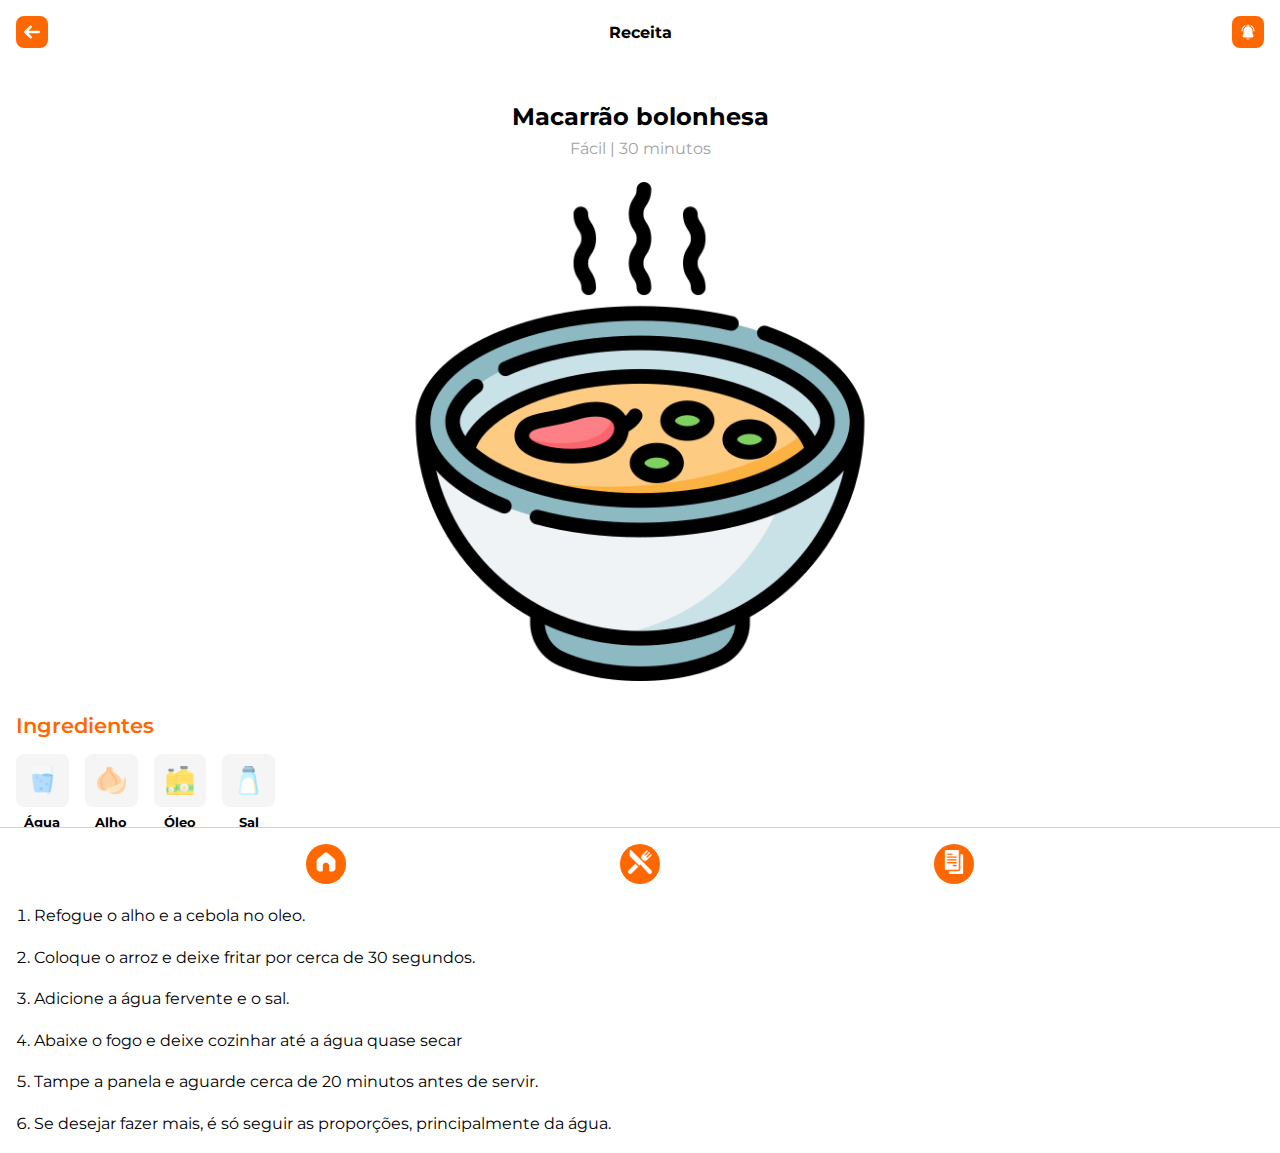
==== detalhe-receita.html @ c6bbd896 "chore: adicionando detalhe receita e ajustes formataçao css" ====
<!DOCTYPE html>
<html lang="en">

<head>
  <meta charset="UTF-8">
  <meta name="viewport" content="width=device-width, initial-scale=1.0">

  <link rel="icon" type="image/png" sizes="32x32" href="./images/favicon-32x32.png">
  <link rel="stylesheet" href="./css/base.css">
  <link rel="stylesheet" href="./css/menu.css">
  <link rel="stylesheet" href="./css/detalhe-receita.css">

  <title>Frontend Mentor | FAQ Accordion Card</title>

</head>

<body>
  <main class="main main--tela">

    <nav class="menu__superior">
      <header class="menu__superior__header">
        <a href="./home.html" class="superior__header__link">
          <img src="./images/icones/seta-esquerda.png" alt="" class="header__link__image">
        </a>

        <h2 class="superior__header__titulo">Receita</h2>

        <a href="" class="superior__header__link">
          <img src="./images/icones/menu-superior-sino.png" alt="" class="header__link__image">
        </a>
      </header>
    </nav>

    <section class="main__receita">
      <header class="main__receita__header">
        <h2 class="receita__header__titulo">Macarrão bolonhesa</h2>
        <p class="receita__header__descricao">Fácil | 30 minutos</p>
        <img src="./images/alimentos/macarrao.png" class="receita__header__icone" alt="">
      </header>

      <div class="main__receita__ingredientes">
        <h3 class="receita__ingredientes__titulo receita__titulo">Ingredientes</h3>

        <div class="receita__ingredientes__container">
          <div class="ingredientes__container__item">
            <div class="container__item__caixa">
              <img src="./images/ingredientes/copo-de-agua.png" class="item__caixa__imagem" alt="">
            </div>
            <p class="container__item__descricao">água</p>
          </div>

          <div class="ingredientes__container__item">
            <div class="container__item__caixa">
              <img src="./images/ingredientes/alho.png" class="item__caixa__imagem" alt="">
            </div>
            <p class="container__item__descricao">alho</p>
          </div>

          <div class="ingredientes__container__item">
            <div class="container__item__caixa">
              <img src="./images/ingredientes/oleo.png" class="item__caixa__imagem" alt="">
            </div>
            <p class="container__item__descricao">óleo</p>
          </div>

          <div class="ingredientes__container__item">
            <div class="container__item__caixa">
              <img src="./images/ingredientes/sal.png" class="item__caixa__imagem" alt="">
            </div>
            <p class="container__item__descricao">sal</p>
          </div>
        </div>

      </div>

      <div class="receita__ingredientes__modo-preparo">
        <h3 class="ingredientes__modo-preparo__titulo receita__titulo">Modo de preparo</h3>

        <ul class="ingredientes__modo-preparo__lista">
          <li class="modo-preparo__lista__itens">Refogue o alho e a cebola no oleo.</li>
          <li class="modo-preparo__lista__itens">Coloque o arroz e deixe fritar por cerca de 30 segundos.</li>
          <li class="modo-preparo__lista__itens">Adicione a água fervente e o sal.</li>
          <li class="modo-preparo__lista__itens">Abaixe o fogo e deixe cozinhar até a água quase secar</li>
          <li class="modo-preparo__lista__itens">Tampe a panela e aguarde cerca de 20 minutos antes de servir.</li>
          <li class="modo-preparo__lista__itens">Se desejar fazer mais, é só seguir as proporções, principalmente da
            água.</li>
        </ul>
      </div>

    </section>

    <nav class="menu">
      <ul class="menu__lista">
        <li class="menu__lista__item">
          <a href="" class="lista__item__link"><img src="./images/icones/menu-home.png" class="item__link__image"
              alt=""></a>
        </li>
        <li class="menu__lista__item">
          <a href="" class="lista__item__link"><img src="./images/icones/menu-receitas.png" class="item__link__image"
              alt=""></a>
        </li>
        <li class="menu__lista__item">
          <a href="" class="lista__item__link"><img src="./images/icones/menu-relatorio.png" class="item__link__image"
              alt=""></a>
        </li>
      </ul>
    </nav>
  </main>

</body>

</html>
---- css/base.css ----
@import url("https://fonts.googleapis.com/css2?family=Montserrat:wght@400;600&display=swap");

:root {
    --cor-borda-input: #f0f0f0;
    --cor-botao-primario: #ffffff;
    --cor-botao-secundario: #6d6d6d;
    --cor-descricao: #a3a3a3;
    --cor-menu-link: #ffffff;
    --cor-card: #ffffff;
    --cor-card-secundario: #242424;
    --cor-titulo: #242424;
    --cor-input: #d2d2d2;
    --cor-section: #ffffff;
    --background-card-secundario: #ffffff;
    --background-card: #ff6801;
    --background-botao-primario: #ff6801;
    --background-menu-link: #ff6801;
    --background-section: #ff6801;
    --background-ingrediente-item: #f5f5f5;
    --background-botao-secundario: #ffffff;
    --box-shadow-botao-secundario: rgba(60, 64, 67, 0.3) 0px 1px 2px 0px, rgba(60, 64, 67, 0.15) 0px 1px 3px 1px;
    --borda-divisao: #d2d2d2;
    --fonte-family-montserrat: "Montserrat", sans-serif;
}

* {
    box-sizing: border-box;
    padding: 0;
    margin: 0;
}

html,
body {
    width: 100%;
    height: 100%;
    font-size: 16px;
    font-family: var(--fonte-family-montserrat);
}

h1,
h3 {
    color: var(--cor-titulo);
}

a {
    text-decoration: none;
    color: inherit;
}

button {
    cursor: pointer;
}

button,
input {
    border: none;
}

fieldset {
    border: none;
}

img {
    max-width: 100%;
}

figure {
    margin-block: 0;
    margin-inline: 0;
}

ul {
    list-style: none;
}

.main {
    width: 100%;
    height: 100%;
    display: flex;
}

body .main--tela {
    padding-top: 4.375rem;
    padding-bottom: 4.688rem;
}

.label {
    padding-left: 0.5rem;
}

.label,
.input,
.input::placeholder {
    font-size: 0.8rem;
}

.input {
    padding: 1rem 2rem;
    border-radius: 3rem;
    border: var(--cor-borda-input) 1px solid;
}

.input,
.input::placeholder {
    color: var(--cor-input);
    font-family: var(--fonte-family-montserrat);
}

.botao {
    padding: 0.65rem 2rem;
    font-family: var(--fonte-family-montserrat);
    font-weight: bold;
    font-size: 1.1rem;
    border: none;
    border-radius: 3rem;
}

.botao--primario {
    background-color: var(--background-botao-primario);
    color: var(--cor-botao-primario);
}

.botao--secundario {
    background-color: var(--background-botao-secundario);
    color: var(--cor-botao-secundario);
    box-shadow: var(--box-shadow-botao-secundario);
}

.botao--icone {
    width: 1.3rem;
    height: 1.3rem;
}
---- css/menu.css ----
.menu__superior {
    width: 100%;
    padding: 1rem;
    position: fixed;
    top: 0;
    left: 0;
    z-index: 2;
    background-color: #ffffff;
}

.menu__superior__header {
    width: 100%;
    display: flex;
    justify-content: space-between;
    align-items: center;
}

.superior__header__link {
    display: inline-flex;
    width: 2rem;
    height: 2rem;
    justify-content: center;
    align-items: center;
    border-radius: .5rem;
    color: var(--cor-menu-link);
    background-color: var(--background-menu-link);
}

.header__link__image {
    width: 1rem;
    height: 1rem;
}

.superior__header__titulo {
    font-size: 1rem;
}

.menu {
    width: 100%;
    margin: 0 auto;
    padding: 1rem 2rem;
    border-top: var(--borda-divisao) 1px solid;
    position: fixed;
    bottom: 0;
    left: 50%;
    transform: translateX(-50%);
    z-index: 2;
    background-color: #ffffff;
}

.menu__lista {
    width: 100%;
    display: flex;
    justify-content: space-evenly;
}

.menu__lista__item {
    width: 2.5rem;
    height: 2.5rem;
    display: grid;
    place-content: center;
    border-radius: 6rem;
    color: var(--cor-menu-link);
    background-color: var(--background-menu-link);
}

.item__link__image {
    width: 1.5rem;
    height: 1.5rem;
}
---- css/detalhe-receita.css ----
.main__receita {
    width: 100%;
    padding: 2rem 1rem;
    display: grid;
    gap: 1rem;
}

.main__receita__header {
    width: 100%;
    display: grid;
    text-align: center;
}

.receita__titulo {
    font-size: 1.3rem;
    font-weight: 600;
    color: #ff6801;
}

.receita__header__descricao {
    display: inline-block;
    margin: 0.5rem auto;
    font-size: 1rem;
    color: var(--cor-descricao);
}

.receita__header__icone {
    width: 40%;
    margin: 1rem auto;
}

.ingredientes__ingrediente__imagem {
    width: 10%;
}

.main__receita__ingredientes {
    display: grid;
    gap: 1rem;
}

.receita__ingredientes__container {
    display: flex;
    min-width: 100%;
    align-items: center;
    gap: 1rem;
    overflow-x: scroll;
}

.ingredientes__container__item {
    display: flex;
    flex-direction: column;
    align-items: center;
    gap: 0.5rem;
}

.container__item__caixa {
    display: inline-flex;
    width: 3.3rem;
    height: 3.3rem;
    align-items: center;
    justify-content: center;
    border-radius: 0.5rem;
    background-color: var(--background-ingrediente-item);
}

.item__caixa__imagem {
    width: 55%;
}

.container__item__descricao {
    max-width: 5rem;
    font-size: 0.8rem;
    font-weight: bold;
    text-transform: capitalize;
    text-align: center;
    overflow-wrap: break-word;
}

.receita__ingredientes__modo-preparo {
    margin-top: 1rem;
    padding-bottom: 1rem;
    display: grid;
    gap: 1rem;
}

.ingredientes__modo-preparo__lista {
    display: grid;
    gap: 1rem;
    list-style-type: decimal;
    list-style-position: inside;
}

.modo-preparo__lista__itens {
    line-height: 1.6rem;
    font-size: 1rem;
}
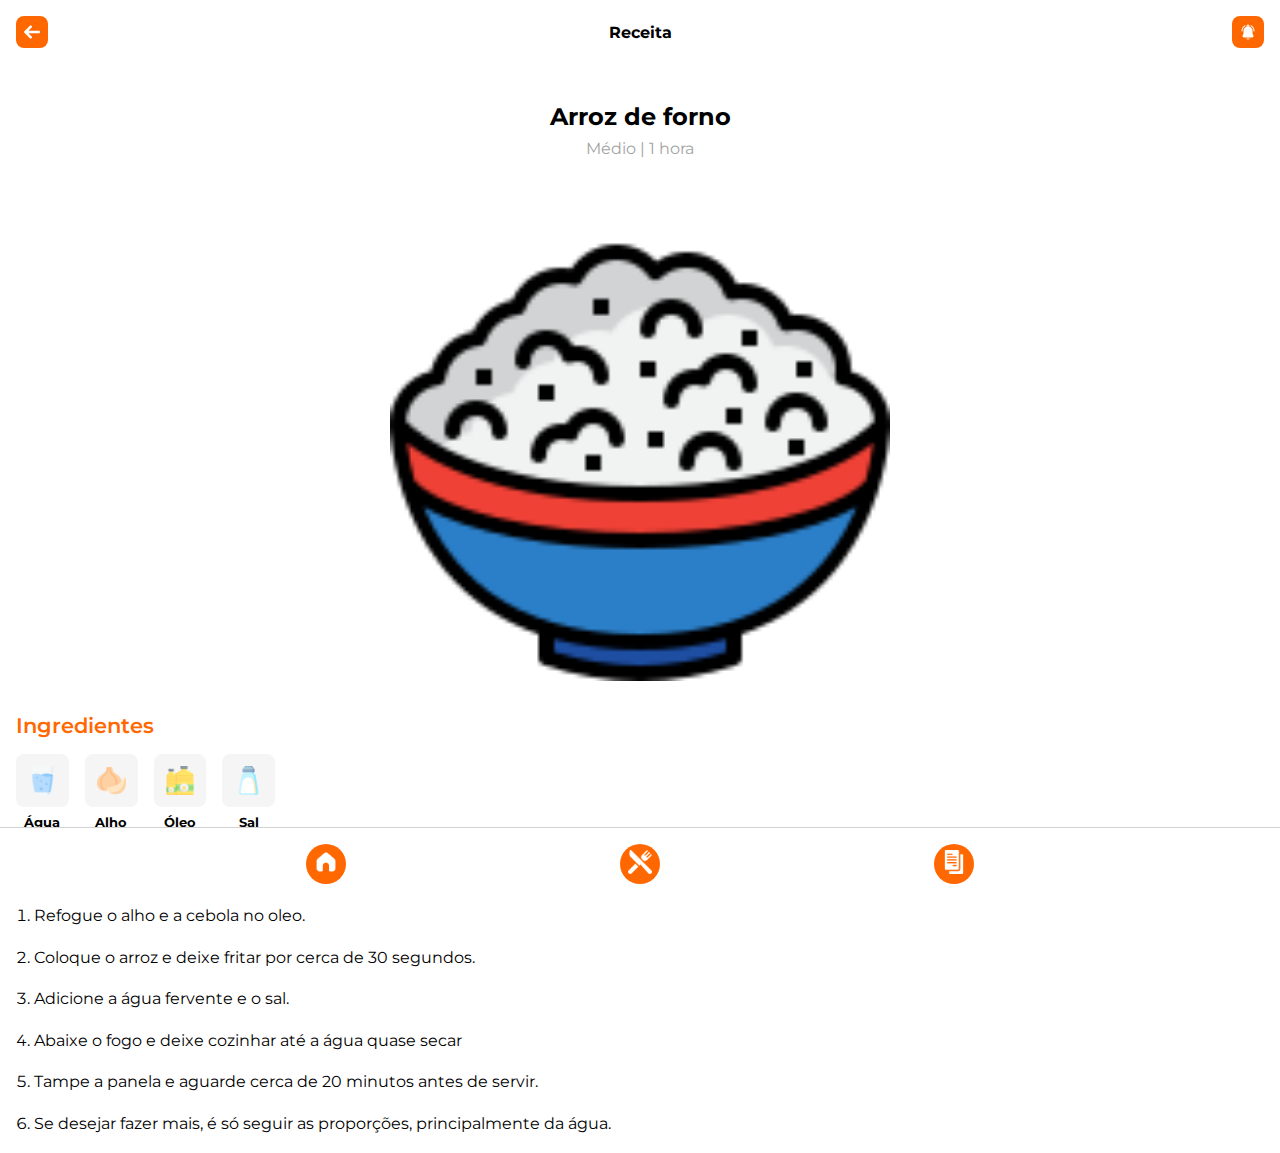
==== commit fba22ce8: "chore: adicionando tela de receitas" ====
--- a/detalhe-receita.html
+++ b/detalhe-receita.html
@@ -10,7 +10,7 @@
   <link rel="stylesheet" href="./css/menu.css">
   <link rel="stylesheet" href="./css/detalhe-receita.css">
 
-  <title>Frontend Mentor | FAQ Accordion Card</title>
+  <title>Fresh List</title>
 
 </head>
 
@@ -33,9 +33,9 @@
 
     <section class="main__receita">
       <header class="main__receita__header">
-        <h2 class="receita__header__titulo">Macarrão bolonhesa</h2>
-        <p class="receita__header__descricao">Fácil | 30 minutos</p>
-        <img src="./images/alimentos/macarrao.png" class="receita__header__icone" alt="">
+        <h2 class="receita__header__titulo">Arroz de forno</h2>
+        <p class="receita__header__descricao">Médio | 1 hora</p>
+        <img src="./images/alimentos/arroz.png" class="receita__header__icone" alt="">
       </header>
 
       <div class="main__receita__ingredientes">
@@ -92,11 +92,11 @@
     <nav class="menu">
       <ul class="menu__lista">
         <li class="menu__lista__item">
-          <a href="" class="lista__item__link"><img src="./images/icones/menu-home.png" class="item__link__image"
+        <a href="./home.html" class="lista__item__link"><img src="./images/icones/menu-home.png" class="item__link__image"
               alt=""></a>
         </li>
         <li class="menu__lista__item">
-          <a href="" class="lista__item__link"><img src="./images/icones/menu-receitas.png" class="item__link__image"
+          <a href="./receitas.html" class="lista__item__link"><img src="./images/icones/menu-receitas.png" class="item__link__image"
               alt=""></a>
         </li>
         <li class="menu__lista__item">
--- a/css/base.css
+++ b/css/base.css
@@ -11,6 +11,7 @@
     --cor-titulo: #242424;
     --cor-input: #d2d2d2;
     --cor-section: #ffffff;
+    --cor-vencimento-alimento: #ff6801;
     --background-card-secundario: #ffffff;
     --background-card: #ff6801;
     --background-botao-primario: #ff6801;
@@ -130,3 +131,45 @@
     width: 1.3rem;
     height: 1.3rem;
 }
+
+.card {
+    width: 100%;
+    padding: 1rem;
+    display: flex;
+    align-items: center;
+    gap: 1rem;
+    border-radius: 1rem;
+    box-shadow: var(--box-shadow-botao-secundario);
+    background-color: var(--background-card-secundario);
+}
+
+.card__image {
+    width: 3rem;
+    height: 3rem;
+}
+
+.card__conteudo {
+    line-height: 1.2rem;
+    flex-grow: 3;
+}
+
+.card__conteudo__titulo {
+    font-size: 0.9rem;
+}
+
+.card__conteudo__descricao {
+    font-size: 0.8rem;
+}
+
+.card__link {
+    display: grid;
+    place-items: center;
+    width: 2.5rem;
+    height: 2.5rem;
+    box-shadow: var(--box-shadow-botao-secundario);
+    border-radius: 0.4rem;
+}
+
+.card__link__image {
+    width: 55%;
+} 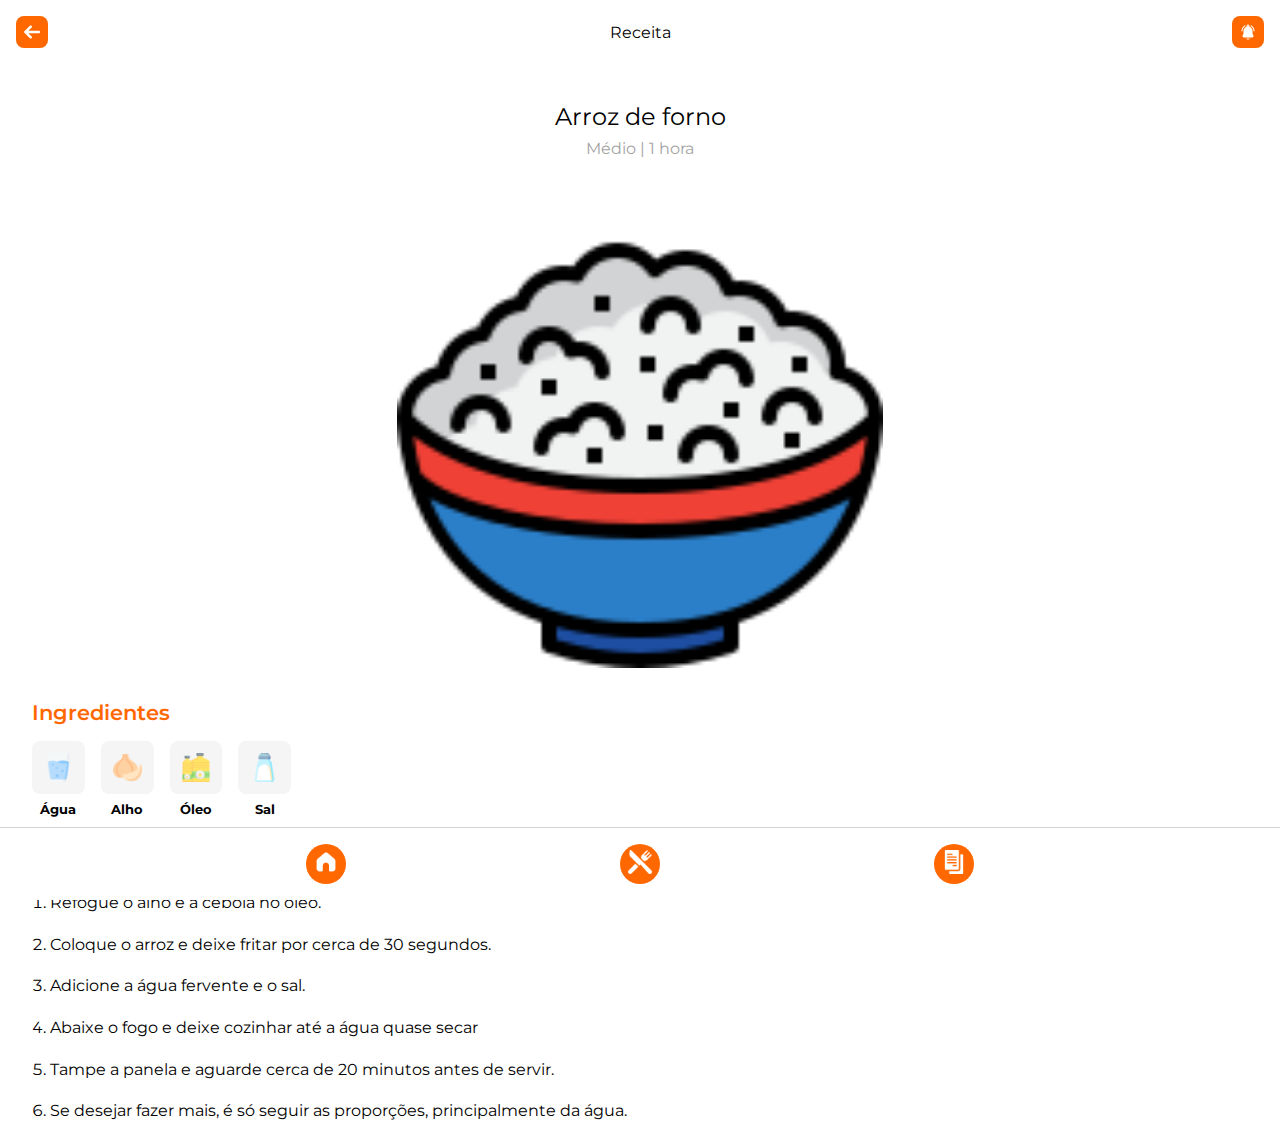
==== commit 0c3d0d0c: "chore: adicionando tela de relatório" ====
--- a/detalhe-receita.html
+++ b/detalhe-receita.html
@@ -25,7 +25,7 @@
 
         <h2 class="superior__header__titulo">Receita</h2>
 
-        <a href="" class="superior__header__link">
+    <a href="./notificacao.html" class="superior__header__link">
           <img src="./images/icones/menu-superior-sino.png" alt="" class="header__link__image">
         </a>
       </header>
@@ -100,7 +100,7 @@
               alt=""></a>
         </li>
         <li class="menu__lista__item">
-          <a href="" class="lista__item__link"><img src="./images/icones/menu-relatorio.png" class="item__link__image"
+               <a href="./relatorio.html" class="lista__item__link"><img src="./images/icones/menu-relatorio.png" class="item__link__image"
               alt=""></a>
         </li>
       </ul>
--- a/css/base.css
+++ b/css/base.css
@@ -1,4 +1,4 @@
-@import url("https://fonts.googleapis.com/css2?family=Montserrat:wght@400;600&display=swap");
+@import url("https://fonts.googleapis.com/css2?family=Montserrat:wght@400;500;600;700;800&display=swap");
 
 :root {
     --cor-borda-input: #f0f0f0;
@@ -11,16 +11,33 @@
     --cor-titulo: #242424;
     --cor-input: #d2d2d2;
     --cor-section: #ffffff;
+    --cor-item-notificao--selecionado: #ffffff;
     --cor-vencimento-alimento: #ff6801;
+    --cor-quantidade-alimento: #ff6801;
+    --cor-card-alerta: #ffffff;
+    --cor-card-ok: #ffffff;
+    --cor-card-erro: #ffffff;
+    --cord-card-relatorio: #ffffff;
+    --background-card-alerta: #ffb603;
+    --background-card-ok: #73b437;
+    --background-card-relatorio: #ff6801;
+    --background-card-erro: #d96f78;
     --background-card-secundario: #ffffff;
     --background-card: #ff6801;
     --background-botao-primario: #ff6801;
     --background-menu-link: #ff6801;
     --background-section: #ff6801;
+    --background-select-input: #ff6801;
     --background-ingrediente-item: #f5f5f5;
     --background-botao-secundario: #ffffff;
+    --background-item-notificacao--selecionado: #ff6801;
+    --background-item-notificacao: #ffffff;
     --box-shadow-botao-secundario: rgba(60, 64, 67, 0.3) 0px 1px 2px 0px, rgba(60, 64, 67, 0.15) 0px 1px 3px 1px;
+    --box-notificacao: rgba(60, 64, 67, 0.3) 0px 1px 2px 0px, rgba(60, 64, 67, 0.15) 0px 1px 3px 1px;
+    --box-card: rgba(60, 64, 67, 0.3) 0px 1px 2px 0px, rgba(60, 64, 67, 0.15) 0px 1px 3px 1px;
     --borda-divisao: #d2d2d2;
+    --borda-total-itens: #d2d2d2;
+    --borda-select: #ff6801;
     --fonte-family-montserrat: "Montserrat", sans-serif;
 }
 
@@ -38,9 +55,15 @@
     font-family: var(--fonte-family-montserrat);
 }
 
+h1 {
+    color: var(--cor-titulo);
+}
+
 h1,
-h3 {
-    color: var(--cor-titulo);
+h2,
+h3,
+h4 {
+    font-weight: inherit;
 }
 
 a {
@@ -81,6 +104,7 @@
 }
 
 body .main--tela {
+    padding: 1rem;
     padding-top: 4.375rem;
     padding-bottom: 4.688rem;
 }
@@ -172,4 +196,4 @@
 
 .card__link__image {
     width: 55%;
-} +}
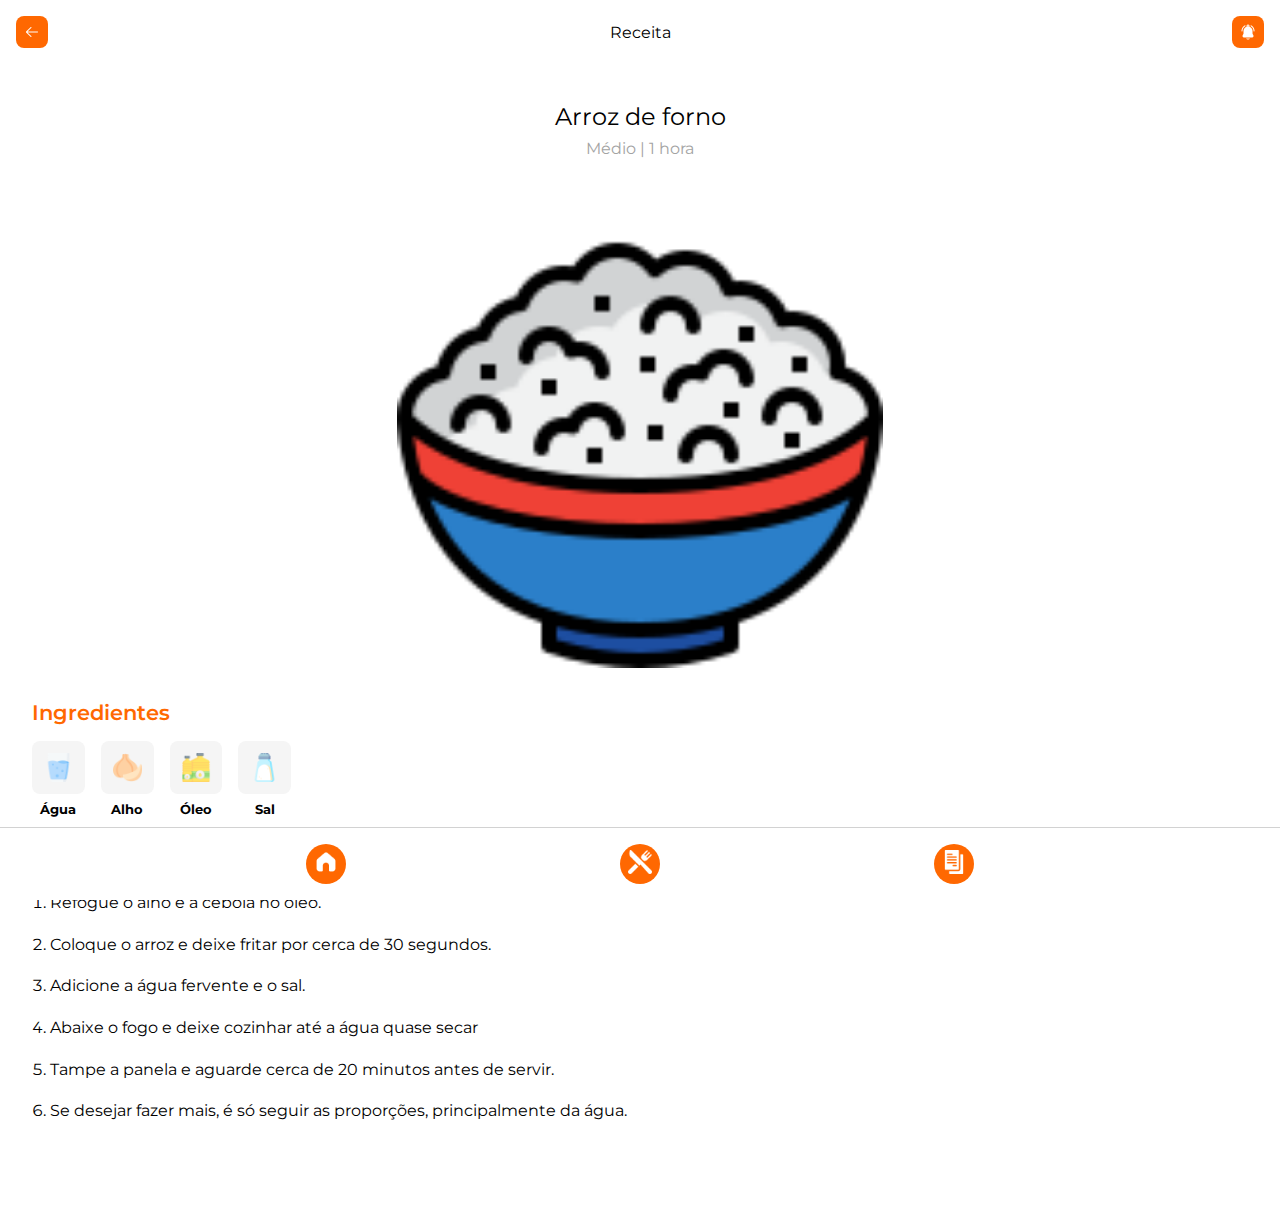
==== commit 1c7211c6: "chore: refatoração" ====
--- a/detalhe-receita.html
+++ b/detalhe-receita.html
@@ -31,7 +31,7 @@
       </header>
     </nav>
 
-    <section class="main__receita">
+    <section class="main__detalhe-receita">
       <header class="main__receita__header">
         <h2 class="receita__header__titulo">Arroz de forno</h2>
         <p class="receita__header__descricao">Médio | 1 hora</p>
--- a/css/base.css
+++ b/css/base.css
@@ -1,43 +1,19 @@
 @import url("https://fonts.googleapis.com/css2?family=Montserrat:wght@400;500;600;700;800&display=swap");
 
 :root {
+    --cor-primaria: #ff6801;
+    --cor-secundaria: #ffffff;
+    --cor-terciaria: #d2d2d2;
+    --cor-preto-padrao: #242424;
     --cor-borda-input: #f0f0f0;
-    --cor-botao-primario: #ffffff;
     --cor-botao-secundario: #6d6d6d;
     --cor-descricao: #a3a3a3;
-    --cor-menu-link: #ffffff;
-    --cor-card: #ffffff;
-    --cor-card-secundario: #242424;
-    --cor-titulo: #242424;
-    --cor-input: #d2d2d2;
-    --cor-section: #ffffff;
-    --cor-item-notificao--selecionado: #ffffff;
-    --cor-vencimento-alimento: #ff6801;
-    --cor-quantidade-alimento: #ff6801;
-    --cor-card-alerta: #ffffff;
-    --cor-card-ok: #ffffff;
-    --cor-card-erro: #ffffff;
-    --cord-card-relatorio: #ffffff;
     --background-card-alerta: #ffb603;
     --background-card-ok: #73b437;
-    --background-card-relatorio: #ff6801;
     --background-card-erro: #d96f78;
-    --background-card-secundario: #ffffff;
-    --background-card: #ff6801;
-    --background-botao-primario: #ff6801;
-    --background-menu-link: #ff6801;
-    --background-section: #ff6801;
-    --background-select-input: #ff6801;
     --background-ingrediente-item: #f5f5f5;
-    --background-botao-secundario: #ffffff;
-    --background-item-notificacao--selecionado: #ff6801;
-    --background-item-notificacao: #ffffff;
-    --box-shadow-botao-secundario: rgba(60, 64, 67, 0.3) 0px 1px 2px 0px, rgba(60, 64, 67, 0.15) 0px 1px 3px 1px;
-    --box-notificacao: rgba(60, 64, 67, 0.3) 0px 1px 2px 0px, rgba(60, 64, 67, 0.15) 0px 1px 3px 1px;
+    --box-shadow-padrao: rgba(60, 64, 67, 0.3) 0px 1px 2px 0px, rgba(60, 64, 67, 0.15) 0px 1px 3px 1px;
     --box-card: rgba(60, 64, 67, 0.3) 0px 1px 2px 0px, rgba(60, 64, 67, 0.15) 0px 1px 3px 1px;
-    --borda-divisao: #d2d2d2;
-    --borda-total-itens: #d2d2d2;
-    --borda-select: #ff6801;
     --fonte-family-montserrat: "Montserrat", sans-serif;
 }
 
@@ -50,13 +26,13 @@
 html,
 body {
     width: 100%;
-    height: 100%;
+    min-height: 100%;
     font-size: 16px;
     font-family: var(--fonte-family-montserrat);
 }
 
 h1 {
-    color: var(--cor-titulo);
+    color: var(--cor-preto-padrao);
 }
 
 h1,
@@ -127,8 +103,22 @@
 
 .input,
 .input::placeholder {
-    color: var(--cor-input);
+    color: var(--cor-terciaria);
     font-family: var(--fonte-family-montserrat);
+}
+
+.input:read-only {
+    padding: 0.5rem;
+    padding-top: 0;
+    border-radius: 0;
+    border: none;
+    color: #242424;
+    border-bottom: 1px solid var(--cor-borda-input);
+}
+
+.input:read-only:focus-visible {
+    outline: none;
+    border-bottom: 1px solid var(--cor-primaria);
 }
 
 .botao {
@@ -141,14 +131,14 @@
 }
 
 .botao--primario {
-    background-color: var(--background-botao-primario);
-    color: var(--cor-botao-primario);
+    background-color: var(--cor-primaria);
+    color: var(--cor-secundaria);
 }
 
 .botao--secundario {
-    background-color: var(--background-botao-secundario);
+    background-color: var(--cor-secundaria);
     color: var(--cor-botao-secundario);
-    box-shadow: var(--box-shadow-botao-secundario);
+    box-shadow: var(--box-shadow-padrao);
 }
 
 .botao--icone {
@@ -163,8 +153,8 @@
     align-items: center;
     gap: 1rem;
     border-radius: 1rem;
-    box-shadow: var(--box-shadow-botao-secundario);
-    background-color: var(--background-card-secundario);
+    box-shadow: var(--box-shadow-padrao);
+    background-color: var(--cor-secundaria);
 }
 
 .card__image {
@@ -190,7 +180,7 @@
     place-items: center;
     width: 2.5rem;
     height: 2.5rem;
-    box-shadow: var(--box-shadow-botao-secundario);
+    box-shadow: var(--box-shadow-padrao);
     border-radius: 0.4rem;
 }
 
--- a/css/menu.css
+++ b/css/menu.css
@@ -22,8 +22,8 @@
     justify-content: center;
     align-items: center;
     border-radius: .5rem;
-    color: var(--cor-menu-link);
-    background-color: var(--background-menu-link);
+    color: var(--cor-secundaria);
+    background-color: var(--cor-primaria);
 }
 
 .header__link__image {
@@ -39,7 +39,7 @@
     width: 100%;
     margin: 0 auto;
     padding: 1rem 2rem;
-    border-top: var(--borda-divisao) 1px solid;
+    border-top: var(--cor-terciaria) 1px solid;
     position: fixed;
     bottom: 0;
     left: 50%;
@@ -60,8 +60,8 @@
     display: grid;
     place-content: center;
     border-radius: 6rem;
-    color: var(--cor-menu-link);
-    background-color: var(--background-menu-link);
+    color: var(--cor-secundaria);
+    background-color: var(--cor-primaria);
 }
 
 .item__link__image {
--- a/css/detalhe-receita.css
+++ b/css/detalhe-receita.css
@@ -1,11 +1,12 @@
-.main__receita {
+.main__detalhe-receita {
     width: 100%;
     padding: 2rem 1rem;
+    padding-bottom: 0rem;
     display: grid;
     gap: 1rem;
 }
 
-.main__receita__header {
+.main__detalhe-receita .main__receita__header {
     width: 100%;
     display: grid;
     text-align: center;
